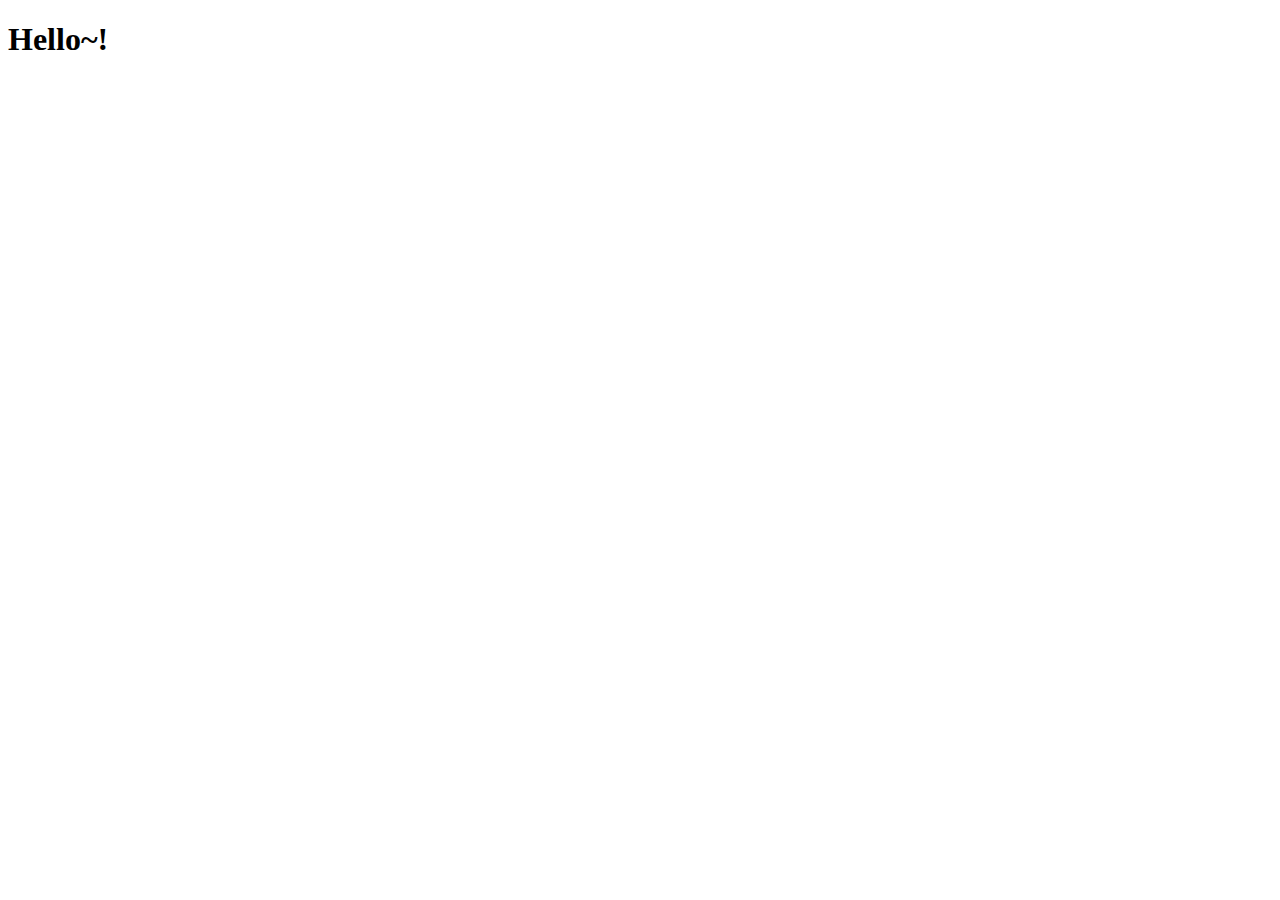
==== index.html @ 7afaf955 "Add files via upload" ====
<!DOCTYPE html>
<html lang="en">
<head>
    <meta charset="UTF-8">
    <meta http-equiv="X-UA-Compatible" content="IE=edge">
    <meta name="viewport" content="width=device-width, initial-scale=1.0">
    <title>Hello</title>
</head>
<body>
    <h1>Hello~!</h1>
</body>
</html>
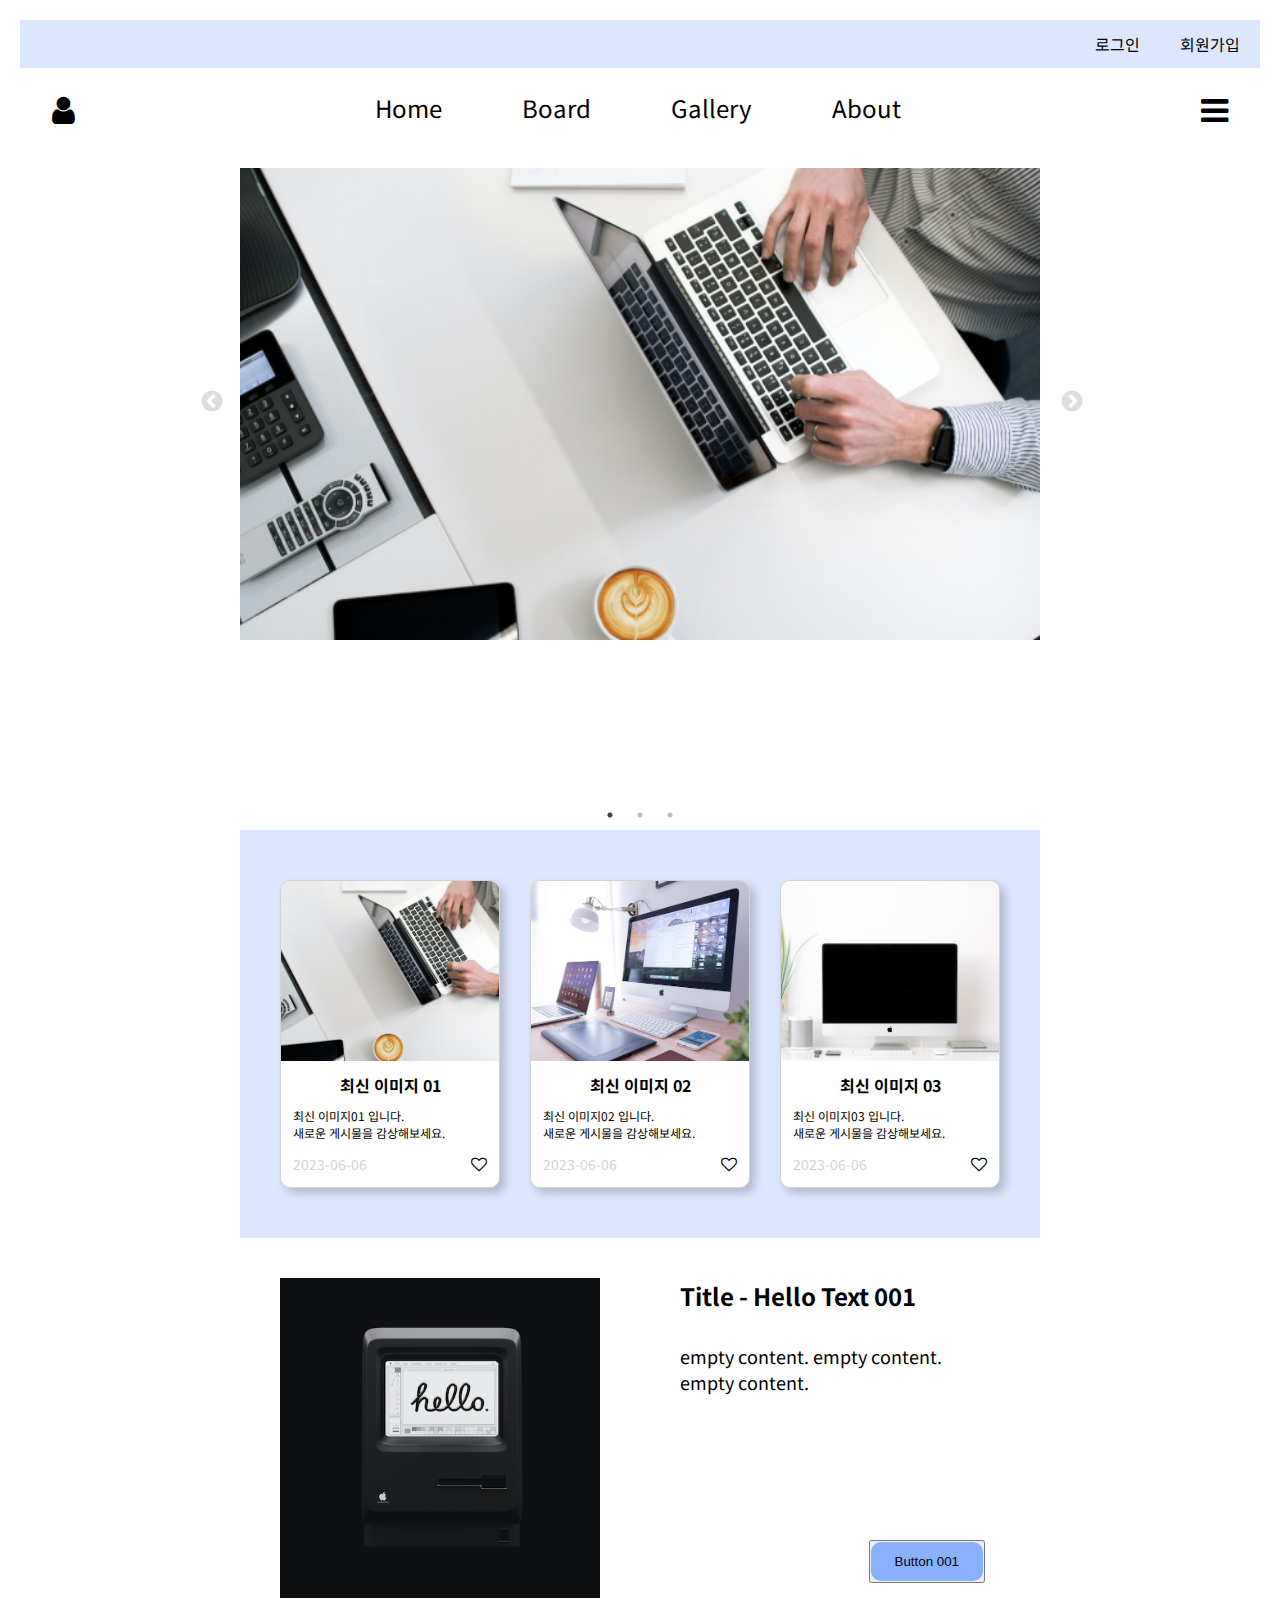
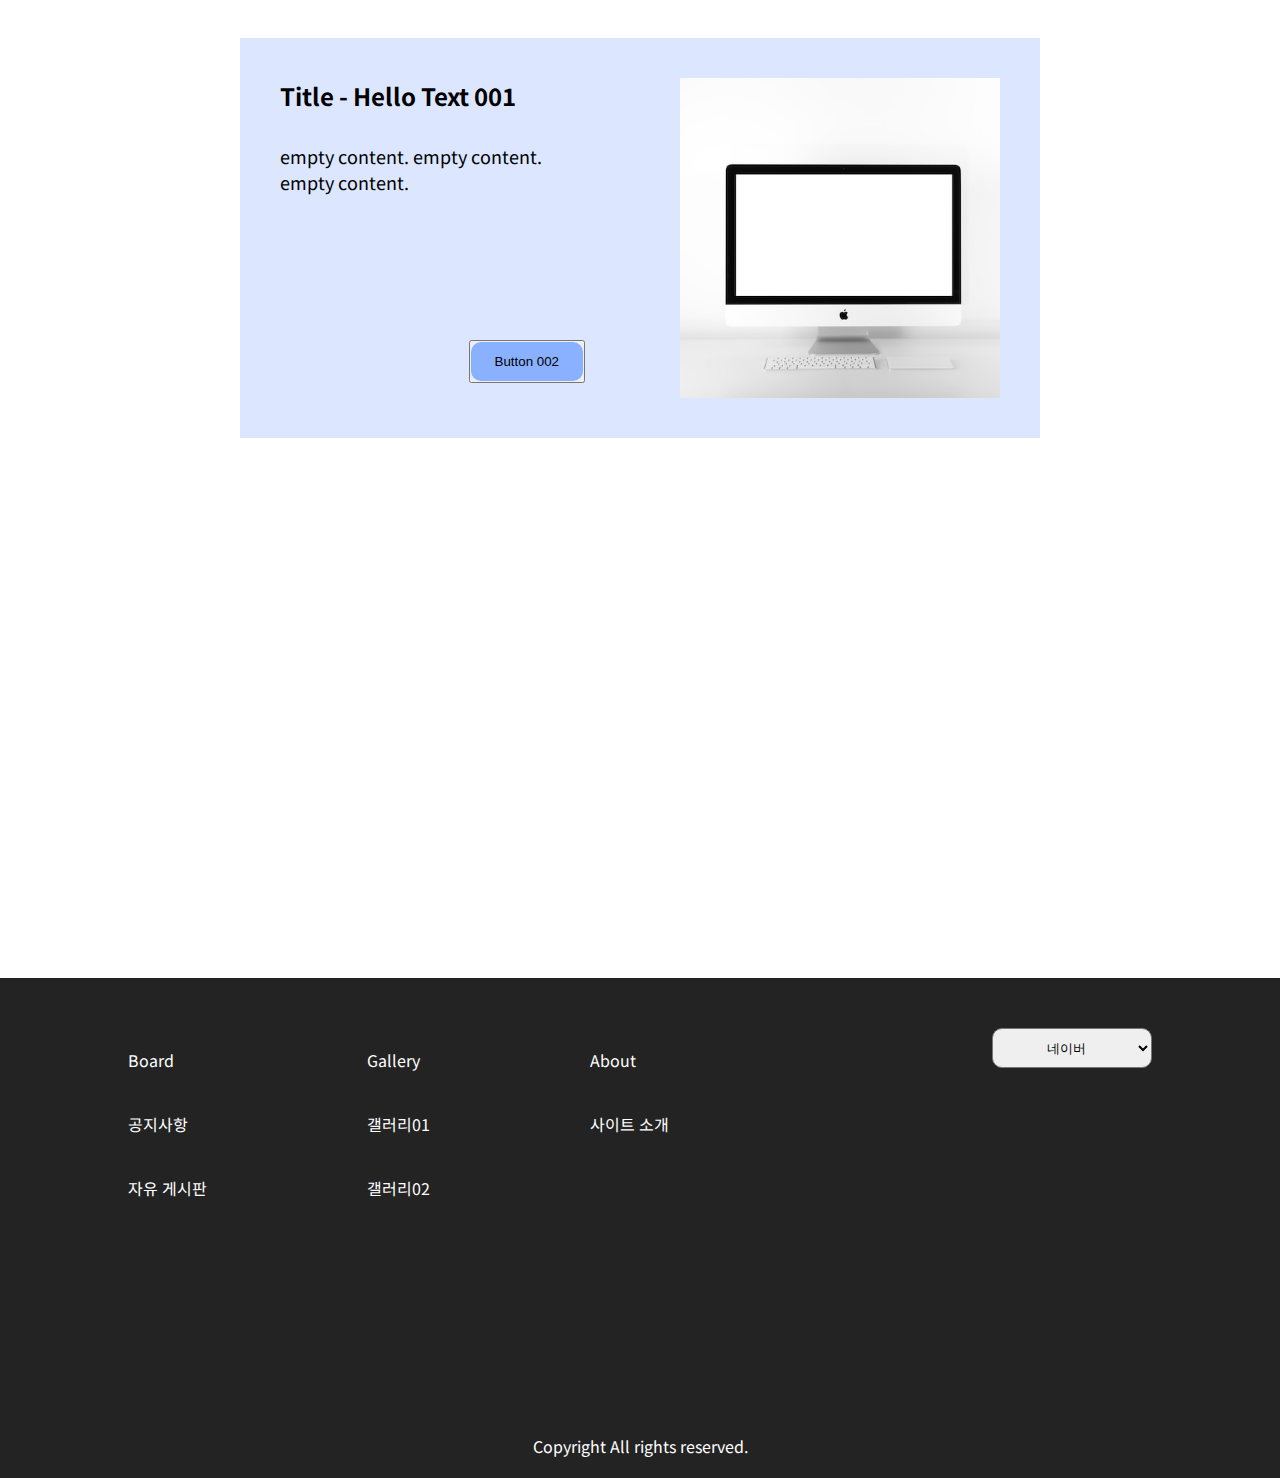
==== commit d37e2ca1: "Add files via upload" ====
--- a/index.html
+++ b/index.html
@@ -4,9 +4,310 @@
     <meta charset="UTF-8">
     <meta http-equiv="X-UA-Compatible" content="IE=edge">
     <meta name="viewport" content="width=device-width, initial-scale=1.0">
-    <title>Hello</title>
+    <title>main</title>
+    <!-- 폰트어썸 -->
+    <link rel="stylesheet" href="https://cdnjs.cloudflare.com/ajax/libs/font-awesome/4.7.0/css/font-awesome.min.css" integrity="sha512-SfTiTlX6kk+qitfevl/7LibUOeJWlt9rbyDn92a1DqWOw9vWG2MFoays0sgObmWazO5BQPiFucnnEAjpAB+/Sw==" crossorigin="anonymous" referrerpolicy="no-referrer" />
+
+    <!-- slick 이미지 슬라이드 -->
+    <link rel="stylesheet" type="text/css" href="css/slick.css"/>
+    <link rel="stylesheet" type="text/css" href="css/slick-theme.css"/>
+    
+    <link rel="stylesheet" href="css/reset.css">
+    <link rel="stylesheet" href="css/style.css">
+    
 </head>
 <body>
-    <h1>Hello~!</h1>
+
+    <!-- 사이드바 -->
+    <div class="side-bar">
+        <div class="btn-box">
+            <a href="#" id="btn-close"><i class="fa fa-times"></i></a>
+        </div>
+    </div>
+    
+    <!-- header -->
+    <header>
+        <div class="util">
+            <ul>
+                <li><a href="/login">로그인</a></li>
+                <li><a href="/signup">회원가입</a></li>
+            </ul>
+        </div>
+        <div class="main-menu">
+            <!-- 유저 아이콘 -->
+            <div class="icon-box">
+                <a href="#"><i class="fa fa-user"></i></a>
+            </div>
+
+            <nav>
+                <!-- gnb : global navigation bar -->
+                <ul id="gnb">
+                    <li><a href="/home">Home</a></li>
+                    <li><a href="/board">Board</a></li>
+                    <li><a href="/gallery">Gallery</a></li>
+                    <li><a href="/about">About</a></li>
+                </ul>
+            </nav>
+
+            <!-- 메뉴 아이콘 -->
+            <div class="icon-box">
+                <a href="#" id="btn-menu"><i class="fa fa-bars"></i></a>
+            </div>
+
+        </div>
+    </header>
+
+    <!-- section1 -->
+    <section id="main" class="container">
+        <div class="slide">
+            <div class="item"><img src="img/s01.png" alt="1"></div>
+            <div class="item"><img src="img/s02.jpg" alt="2"></div>
+            <div class="item"><img src="img/s03.jpg" alt="3"></div>
+        </div>
+    </section>
+    
+    <!-- section2 -->
+    <section id="recent" class="container">
+        <div class="card-list">
+            <!-- 카드 -->
+            <div class="card">
+                <div class="img-box">
+                    <a href="#">
+                        <img src="img/s01.png" alt="1">
+                    </a>
+                </div>
+
+                <div class="content-box">
+                    <h3 class="title">최신 이미지 01</h3>
+                    <p class="info">
+                        최신 이미지01 입니다. <br>
+                        새로운 게시물을 감상해보세요.
+                    </p>
+                    <div class="etc-box">
+                        <div class="item">
+                            <span class="date">2023-06-06</span>
+                        </div>
+                        <div class="item">
+                            <a href="#"><i class="fa fa-heart-o"></i></a>
+                        </div>
+                    </div>
+                </div>
+            </div>
+            <div class="card">
+                <div class="img-box">
+                    <a href="#">
+                        <img src="img/s02.jpg" alt="1">
+                    </a>
+                </div>
+
+                <div class="content-box">
+                    <h3 class="title">최신 이미지 02</h3>
+                    <p class="info">
+                        최신 이미지02 입니다. <br>
+                        새로운 게시물을 감상해보세요.
+                    </p>
+                    <div class="etc-box">
+                        <div class="item">
+                            <span class="date">2023-06-06</span>
+                        </div>
+                        <div class="item">
+                            <a href="#"><i class="fa fa-heart-o"></i></a>
+                        </div>
+                    </div>
+                </div>
+            </div>
+            <div class="card">
+                <div class="img-box">
+                    <a href="#">
+                        <img src="img/s03.jpg" alt="1">
+                    </a>
+                </div>
+
+                <div class="content-box">
+                    <h3 class="title">최신 이미지 03</h3>
+                    <p class="info">
+                        최신 이미지03 입니다. <br>
+                        새로운 게시물을 감상해보세요.
+                    </p>
+                    <div class="etc-box">
+                        <div class="item">
+                            <span class="date">2023-06-06</span>
+                        </div>
+                        <div class="item">
+                            <a href="#"><i class="fa fa-heart-o"></i></a>
+                        </div>
+                    </div>
+                </div>
+            </div>
+        </div>
+    </section>
+
+    <!-- section3 -->
+    <section id="info1" class="container info">
+        <div class="img-box">
+            <a href="#">
+                <img src="img/s04.jpg" alt="">
+            </a>
+        </div>
+        <div class="content-box">
+            <div class="inner">
+                <h3 class="info-title">Title - Hello Text 001</h3>
+                <p class="info-content">
+                    empty content. empty content. <br>
+                    empty content.
+                </p>
+                <div class="btn-box">
+                    <button id="btn">
+                        <a href="#" class="btn">Button 001</a>
+                    </button>
+                </div>
+            </div>
+        </div>
+    </section>
+
+    <!-- section4 -->
+    <section id="info2" class="container info">
+        <div class="img-box">
+            <a href="#">
+                <img src="img/s05.jpg" alt="">
+            </a>
+        </div>
+        <div class="content-box">
+            <div class="inner">
+                <h3 class="info-title">Title - Hello Text 001</h3>
+                <p class="info-content">
+                    empty content. empty content. <br>
+                    empty content.
+                </p>
+                <div class="btn-box">
+                    <button id="btn2">
+                        <a href="#" class="btn">Button 002</a>
+                    </button>
+                </div>
+            </div>
+        </div>
+    </section>
+    
+    <!-- section5 -->
+    <section id="map" class="container">
+
+        <style>
+            .my-place {
+                padding: 12px 24px;
+                background-color: cornflowerblue;
+                border-radius: 10px;
+                color: white;
+                font-size: 20px;
+            }
+        </style>
+    </head>
+    <body>
+        <!-- 지도 영역 -->
+        <div id="map" style="width:500px;height:400px; margin: 0 auto;"></div>
+    
+        <p id="position"></p>
+    
+        <!-- 카카오맵 API -->
+        <script type="text/javascript" src="//dapi.kakao.com/v2/maps/sdk.js?appkey=a30e1b17ab3f1aa764c10ac5787dc887"></script>
+    
+        <script>
+    
+            let lat = 37.51821619060182         // 위도
+            let lon = 126.9064436800606        // 경도
+    
+            var container = document.getElementById('map'); //지도를 담을 영역의 DOM 레퍼런스
+            var options = { //지도를 생성할 때 필요한 기본 옵션
+                center: new kakao.maps.LatLng(lat, lon), //지도의 중심좌표.
+                level: 3 //지도의 레벨(확대, 축소 정도)
+            };
+    
+            //지도 생성 및 객체 리턴
+            var map = new kakao.maps.Map(container, options); 
+    
+            // 지도 타입 변경 컨트롤을 생성한다
+            var mapTypeControl = new kakao.maps.MapTypeControl();
+    
+            // 지도 상단 우측에 타입 변경 컨트롤을 추가한다
+            map.addControl(mapTypeControl, kakao.maps.ControlPosition.TOPRIGHT)
+    
+            // 지도에 확대/축소 컨트롤을 생성한다
+            var zoomControl = new kakao.maps.ZoomControl();
+    
+            // 지도의 우측에 확대/축소 컨트롤을 추가한다
+            map.addControl(zoomControl, kakao.maps.ControlPosition.RIGHT)
+    
+            // 지도에 마커를 생성하고 표시한다
+            var marker = new kakao.maps.Marker({
+                position: new kakao.maps.LatLng(lat, lon), // 마커의 좌표
+                map: map                                   // 마커를 표시할 지도 객체
+            });
+    
+            // 지도 클릭 이벤트를 등록한다 (좌클릭 : click, 우클릭 : rightclick, 더블클릭 : dblclick)
+            kakao.maps.event.addListener(map, 'click', function (mouseEvent) {
+                console.log('지도에서 클릭한 위치의 좌표는 ' + mouseEvent.latLng.toString() + ' 입니다.');
+    
+                let position = document.getElementById('position')
+                // 위도, 경도 정보
+                let latlng = mouseEvent.latLng
+                let lat = latlng.getLat()       // 위도
+                let lng = latlng.getLng()       // 경도
+                let msg = `위도 : ${lat}, 경도 : ${lng}`
+    
+                position.innerHTML = msg
+            });	
+    
+            // 커스텀 오버레이를 생성하고 지도에 표시한다
+            var customOverlay = new kakao.maps.CustomOverlay({
+                map: map,
+                content: '<div class="my-place">휴먼 교육센터</div>', 
+                position: new kakao.maps.LatLng(lat, lon), // 커스텀 오버레이를 표시할 좌표
+                xAnchor: 0.5, // 컨텐츠의 x 위치
+                yAnchor: 0 // 컨텐츠의 y 위치
+            });
+        </script>
+        
+    </section>
+
+    <!-- footer -->
+    <footer>
+        <div class="inner">
+            <div class="site-map">
+                <ul>
+                    <li><a href="#">Board</a></li>
+                    <li><a href="#">공지사항</a></li>
+                    <li><a href="#">자유 게시판</a></li>
+                </ul>
+                <ul>
+                    <li><a href="#">Gallery</a></li>
+                    <li><a href="#">갤러리01</a></li>
+                    <li><a href="#">갤러리02</a></li>
+                </ul>
+                <ul>
+                    <li><a href="#">About</a></li>
+                    <li><a href="#">사이트 소개</a></li>
+                </ul>
+
+            </div>
+            <div class="family">
+                <select name="family" id="family">
+                    <option value="1">네이버</option>
+                    <option value="2">카카오</option>
+                    <option value="3">유튜브</option>
+                </select>
+            </div>
+        </div>
+        <p class="copy">
+            Copyright All rights reserved.
+        </p>
+    </footer>
+
+    <!-- jQuery -->
+    <script src="https://code.jquery.com/jquery-3.7.0.min.js"></script>
+    <!-- slick -->
+    <script type="text/javascript" src="js/slick.min.js"></script>
+    <!-- kakao -->
+    <script type="text/javascript" src="//dapi.kakao.com/v2/maps/sdk.js?appkey=a30e1b17ab3f1aa764c10ac5787dc887"></script>
+    <script src="js/script.js"></script>
+    
 </body>
 </html>--- a/css/style.css
+++ b/css/style.css
@@ -0,0 +1,274 @@
+
+header {
+    position: fixed;
+    top: 0;
+    left: 0;
+    width: 100%;
+    background-color: #fff; /* 헤더 배경색 설정 */
+    padding: 20px; /* 필요에 따라 패딩 값 조정 */
+    z-index: 100; /* 필요에 따라 z-index 값 조정 */
+}
+header .util {
+    width: 100%;
+    height: 48px;
+    background-color: var(--main);
+}
+header .util ul {
+    height: 100%;
+    display: flex;
+    justify-content: flex-end;
+    align-items: center;
+}
+header .util ul li {}
+header .util ul li a {
+    display: inline-block;
+    padding: 0 20px;
+}
+
+header .main-menu {
+    display: flex;
+    justify-content: space-between;
+    align-items: center;
+    height: 80px;
+}
+header .main-menu .icon-box {
+    padding: 32px;
+}
+header .main-menu .icon-box a {
+    font-size: 32px;
+}
+header .main-menu nav {}
+header .main-menu #gnb {
+    display: flex;
+    align-items: center;
+}
+header .main-menu #gnb li {}
+header .main-menu #gnb li a{
+    display: inline-block;
+    padding: 0 40px;
+    height: 80px;
+    line-height: 80px;
+    font-size: 24px;
+}
+
+/* container */
+.container {
+    width: 800px;
+    min-height: 400px;
+    margin: 0 auto;
+}
+
+/* section - main */
+#main {}
+#main .slide {}
+#main .slide .item {
+    display: flex;
+    align-items: center;
+    height: 800px;
+}
+#main .slide .item img { 
+    width: 100%; 
+    height: 480px;
+    object-fit: cover;
+}
+
+/* 슬라이드 - 화살표 */
+.slick-prev:before, .slick-next:before {
+    color: lightgray;
+    font-size: 24px;
+}
+
+/* 왼쪽 화살표 */
+.slick-prev {
+    position: absolute;
+    left: -5%;
+    /* z-index: 10; */
+}
+
+/* 오른쪽 화살표 */
+.slick-next {
+    position: absolute;
+    right: -5%;
+    /* z-index: 10; */
+}
+
+/* section - recent */
+#recent { background-color: var(--main);}
+#recent .card-list {
+    display: flex;
+    justify-content: space-between;
+    align-items: center;
+    padding: 50px 40px;
+}
+#recent .card-list .card {
+    width: 220px;
+    border: 1px solid lightgray;
+    border-radius: 10px;
+    overflow: hidden;
+    background-color: white;
+    box-shadow: 5px 5px 10px rgba(0, 0, 0, 0.2);
+}
+#recent .card-list .card .img-box {
+    height: 180px;
+}
+#recent .card-list .card .img-box a {}
+#recent .card-list .card .img-box a img { 
+    width: 100%; 
+    height: 100%;
+    object-fit: cover;
+}
+
+#recent .card-list .card .content-box {
+    padding: 12px;
+}
+#recent .card-list .card .content-box .title { 
+    text-align: center; 
+    margin-bottom: 10px;
+}
+#recent .card-list .card .content-box .info { 
+    font-size: 12px; 
+    margin-bottom: 10px;
+}
+#recent .card-list .card .content-box .etc-box {
+    display: flex;
+    justify-content: space-between;
+    align-items: center;
+}
+#recent .card-list .card .content-box .etc-box .item {}
+#recent .card-list .card .content-box .etc-box .item .date {
+    font-size: 14px;
+    color: lightgray;
+}
+#recent .card-list .card .content-box .etc-box .item a {}
+
+
+/* section - info1 */
+section.info { 
+    display: flex; 
+    align-items: center;
+}
+section.info .img-box {
+    width: 50%;
+    height: 400px;
+    padding: 40px;
+}
+section.info .img-box a {}
+section.info .img-box a img {
+    width: 320px;
+    height: 320px;
+    object-fit: cover;
+}
+
+section.info .content-box {
+    width: 50%;
+    height: 400px;
+    padding: 40px;
+}
+section.info .content-box .inner {
+    position: relative;
+    height: 100%;
+}
+section.info .content-box .inner .info-title {
+    font-size: 24px;
+    margin-bottom: 30px;
+}
+section.info .content-box .inner .info-content {
+    font-size: 18px;
+    margin-bottom: 20px;
+}
+section.info .content-box .inner .btn-box {
+    position: absolute;
+    right: 15px;
+    bottom: 15px;
+}
+
+.btn {
+    display: inline-block;
+    padding: 12px 24px;
+    background-color: var(--sub);
+    border-radius: 10px;
+}
+
+#info2 {
+    flex-direction: row-reverse;
+    background-color: var(--main);
+}
+
+/* section - map */
+#map {
+    width: 800px;
+    height: 500px;
+    margin: 20px auto;
+}
+
+.my-place {
+    border: 1px solid gray;
+    background-color: white;
+    padding: 6px 24px;
+}
+
+/* footer */
+footer {
+    display: flex;
+    flex-direction: column;
+    justify-content: space-between;
+    min-height: 500px;
+    background-color: #232323;
+    padding: 50px 0px 20px;
+    color: white;
+}
+footer .inner {
+    width: 1024px;
+    margin: 0 auto;
+    display: flex;
+    justify-content: space-between;
+}
+
+footer .inner .site-map {
+    display: flex;
+    justify-content: space-between;
+    column-gap: 160px;
+}
+footer .inner .site-map ul {}
+footer .inner .site-map ul li {
+    padding: 20px 0;
+}
+footer .inner .site-map ul li a {}
+
+footer .inner .family {}
+footer .inner .family select {
+    min-width: 160px;
+    height: 40px;
+    text-align: center;
+    border-radius: 10px;
+}
+
+footer .copy { text-align: center; }
+
+/* 사이드바 */
+.side-bar {
+    position: fixed;
+    top: 0;
+    right: -300px;
+    bottom: 0;
+    height: 100%;
+    width: 300px;
+    background-color: var(--sub);
+    z-index: 10;
+    transition: all 1s;
+    padding: 20px;
+}
+
+/* 사이드바 오픈 */
+.side-bar.active {
+    right: 0;
+}
+
+.side-bar .btn-box {
+    display: flex;
+    justify-content: flex-end;
+}
+.side-bar .btn-box a {
+    font-size: 32px;
+    color: white;
+}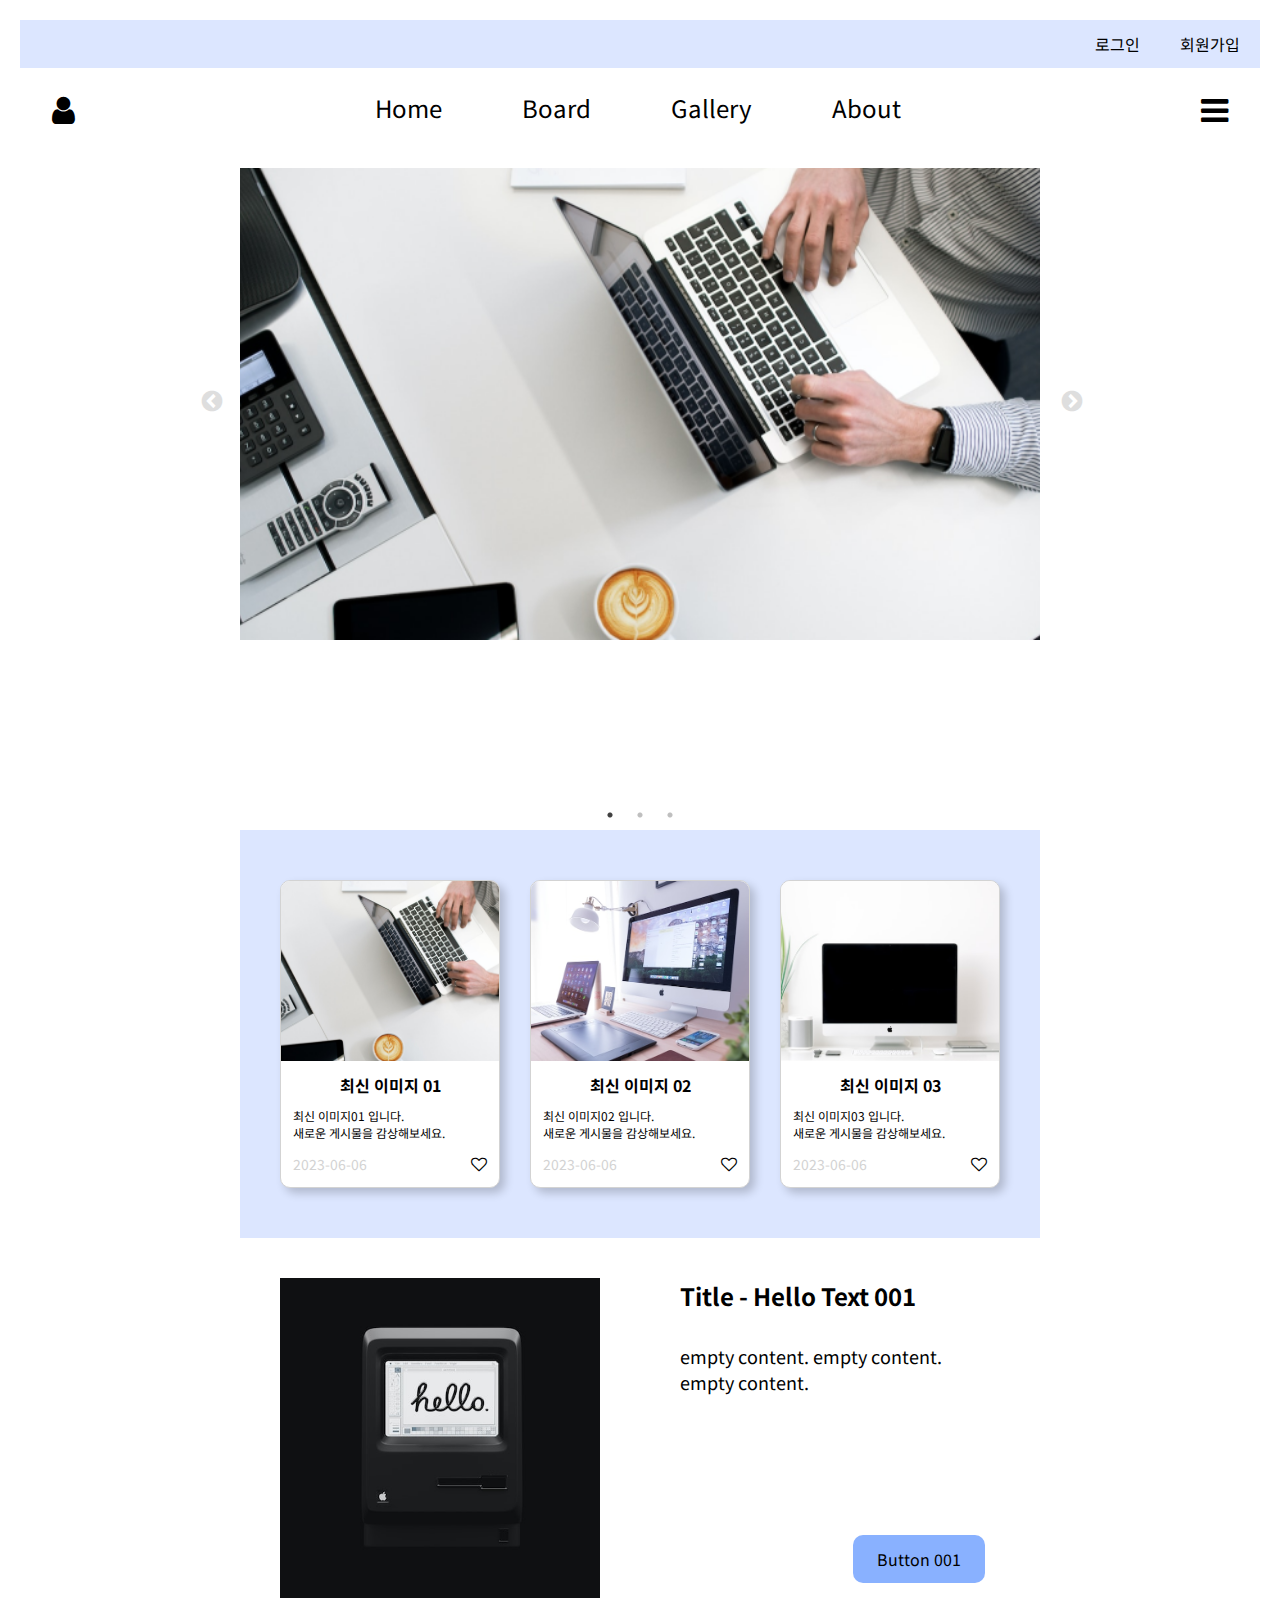
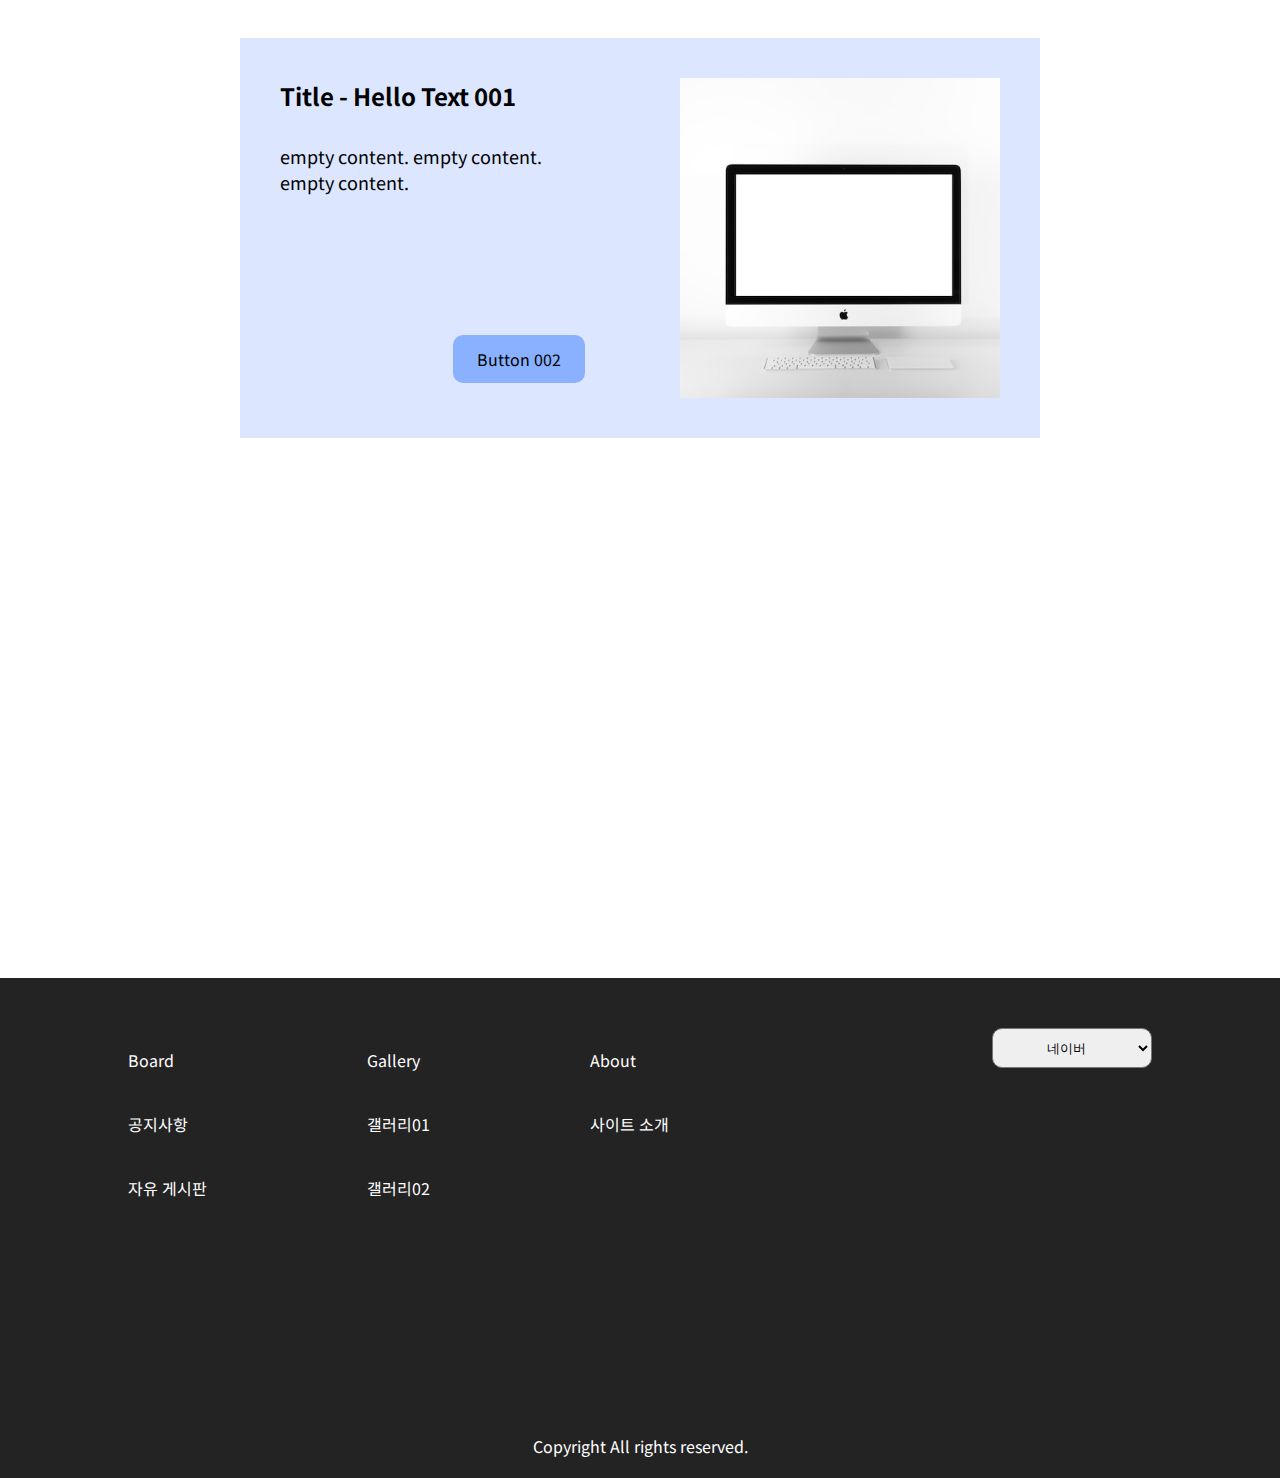
==== commit 6fdbf839: "Add files via upload" ====
--- a/index.html
+++ b/index.html
@@ -157,9 +157,7 @@
                     empty content.
                 </p>
                 <div class="btn-box">
-                    <button id="btn">
-                        <a href="#" class="btn">Button 001</a>
-                    </button>
+                        <a href="#" id="btn" class="btn">Button 001</a>
                 </div>
             </div>
         </div>
@@ -180,9 +178,7 @@
                     empty content.
                 </p>
                 <div class="btn-box">
-                    <button id="btn2">
-                        <a href="#" class="btn">Button 002</a>
-                    </button>
+                        <a href="#" id="btn2" class="btn">Button 002</a>
                 </div>
             </div>
         </div>
@@ -191,80 +187,7 @@
     <!-- section5 -->
     <section id="map" class="container">
 
-        <style>
-            .my-place {
-                padding: 12px 24px;
-                background-color: cornflowerblue;
-                border-radius: 10px;
-                color: white;
-                font-size: 20px;
-            }
-        </style>
-    </head>
-    <body>
-        <!-- 지도 영역 -->
-        <div id="map" style="width:500px;height:400px; margin: 0 auto;"></div>
-    
-        <p id="position"></p>
-    
-        <!-- 카카오맵 API -->
-        <script type="text/javascript" src="//dapi.kakao.com/v2/maps/sdk.js?appkey=a30e1b17ab3f1aa764c10ac5787dc887"></script>
-    
-        <script>
-    
-            let lat = 37.51821619060182         // 위도
-            let lon = 126.9064436800606        // 경도
-    
-            var container = document.getElementById('map'); //지도를 담을 영역의 DOM 레퍼런스
-            var options = { //지도를 생성할 때 필요한 기본 옵션
-                center: new kakao.maps.LatLng(lat, lon), //지도의 중심좌표.
-                level: 3 //지도의 레벨(확대, 축소 정도)
-            };
-    
-            //지도 생성 및 객체 리턴
-            var map = new kakao.maps.Map(container, options); 
-    
-            // 지도 타입 변경 컨트롤을 생성한다
-            var mapTypeControl = new kakao.maps.MapTypeControl();
-    
-            // 지도 상단 우측에 타입 변경 컨트롤을 추가한다
-            map.addControl(mapTypeControl, kakao.maps.ControlPosition.TOPRIGHT)
-    
-            // 지도에 확대/축소 컨트롤을 생성한다
-            var zoomControl = new kakao.maps.ZoomControl();
-    
-            // 지도의 우측에 확대/축소 컨트롤을 추가한다
-            map.addControl(zoomControl, kakao.maps.ControlPosition.RIGHT)
-    
-            // 지도에 마커를 생성하고 표시한다
-            var marker = new kakao.maps.Marker({
-                position: new kakao.maps.LatLng(lat, lon), // 마커의 좌표
-                map: map                                   // 마커를 표시할 지도 객체
-            });
-    
-            // 지도 클릭 이벤트를 등록한다 (좌클릭 : click, 우클릭 : rightclick, 더블클릭 : dblclick)
-            kakao.maps.event.addListener(map, 'click', function (mouseEvent) {
-                console.log('지도에서 클릭한 위치의 좌표는 ' + mouseEvent.latLng.toString() + ' 입니다.');
-    
-                let position = document.getElementById('position')
-                // 위도, 경도 정보
-                let latlng = mouseEvent.latLng
-                let lat = latlng.getLat()       // 위도
-                let lng = latlng.getLng()       // 경도
-                let msg = `위도 : ${lat}, 경도 : ${lng}`
-    
-                position.innerHTML = msg
-            });	
-    
-            // 커스텀 오버레이를 생성하고 지도에 표시한다
-            var customOverlay = new kakao.maps.CustomOverlay({
-                map: map,
-                content: '<div class="my-place">휴먼 교육센터</div>', 
-                position: new kakao.maps.LatLng(lat, lon), // 커스텀 오버레이를 표시할 좌표
-                xAnchor: 0.5, // 컨텐츠의 x 위치
-                yAnchor: 0 // 컨텐츠의 y 위치
-            });
-        </script>
+ 
         
     </section>
 
@@ -307,7 +230,7 @@
     <script type="text/javascript" src="js/slick.min.js"></script>
     <!-- kakao -->
     <script type="text/javascript" src="//dapi.kakao.com/v2/maps/sdk.js?appkey=a30e1b17ab3f1aa764c10ac5787dc887"></script>
-    <script src="js/script.js"></script>
+    <script type="text/javascript" src="js/script.js"></script>
     
 </body>
 </html>